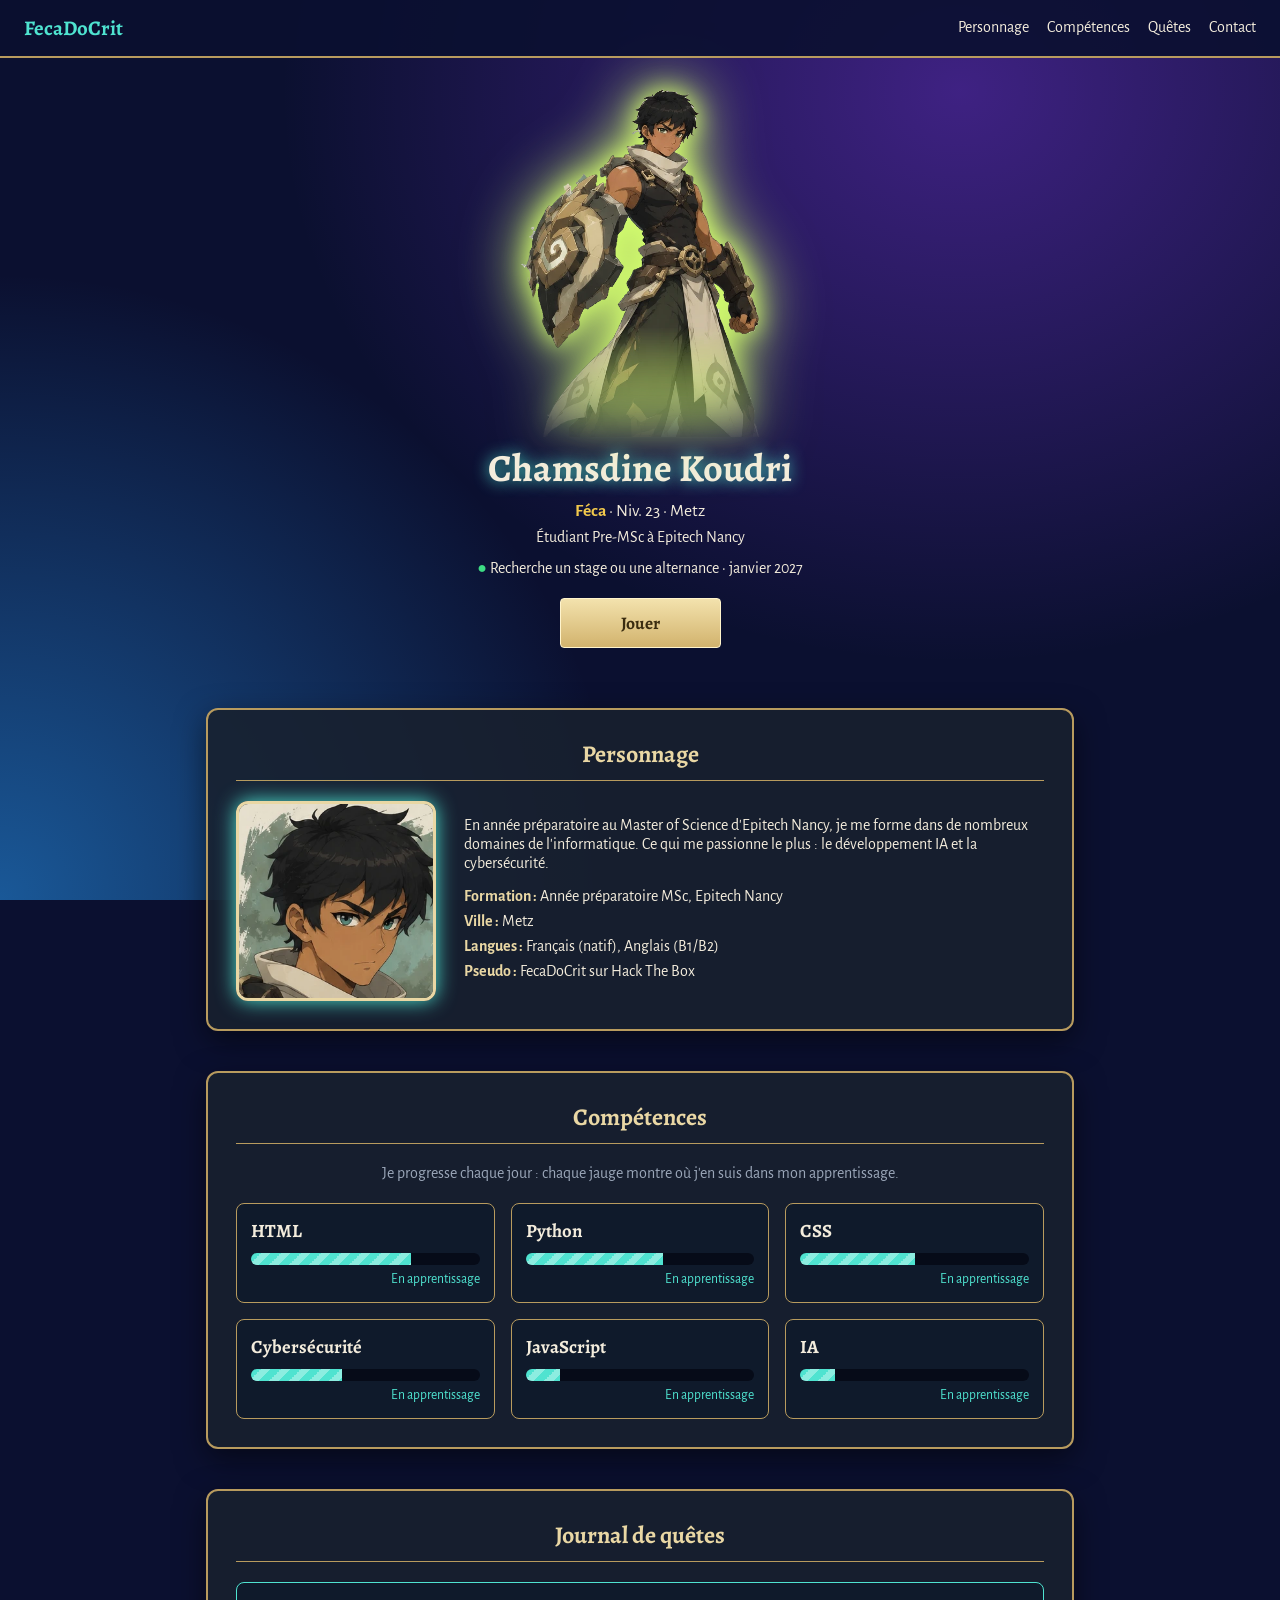
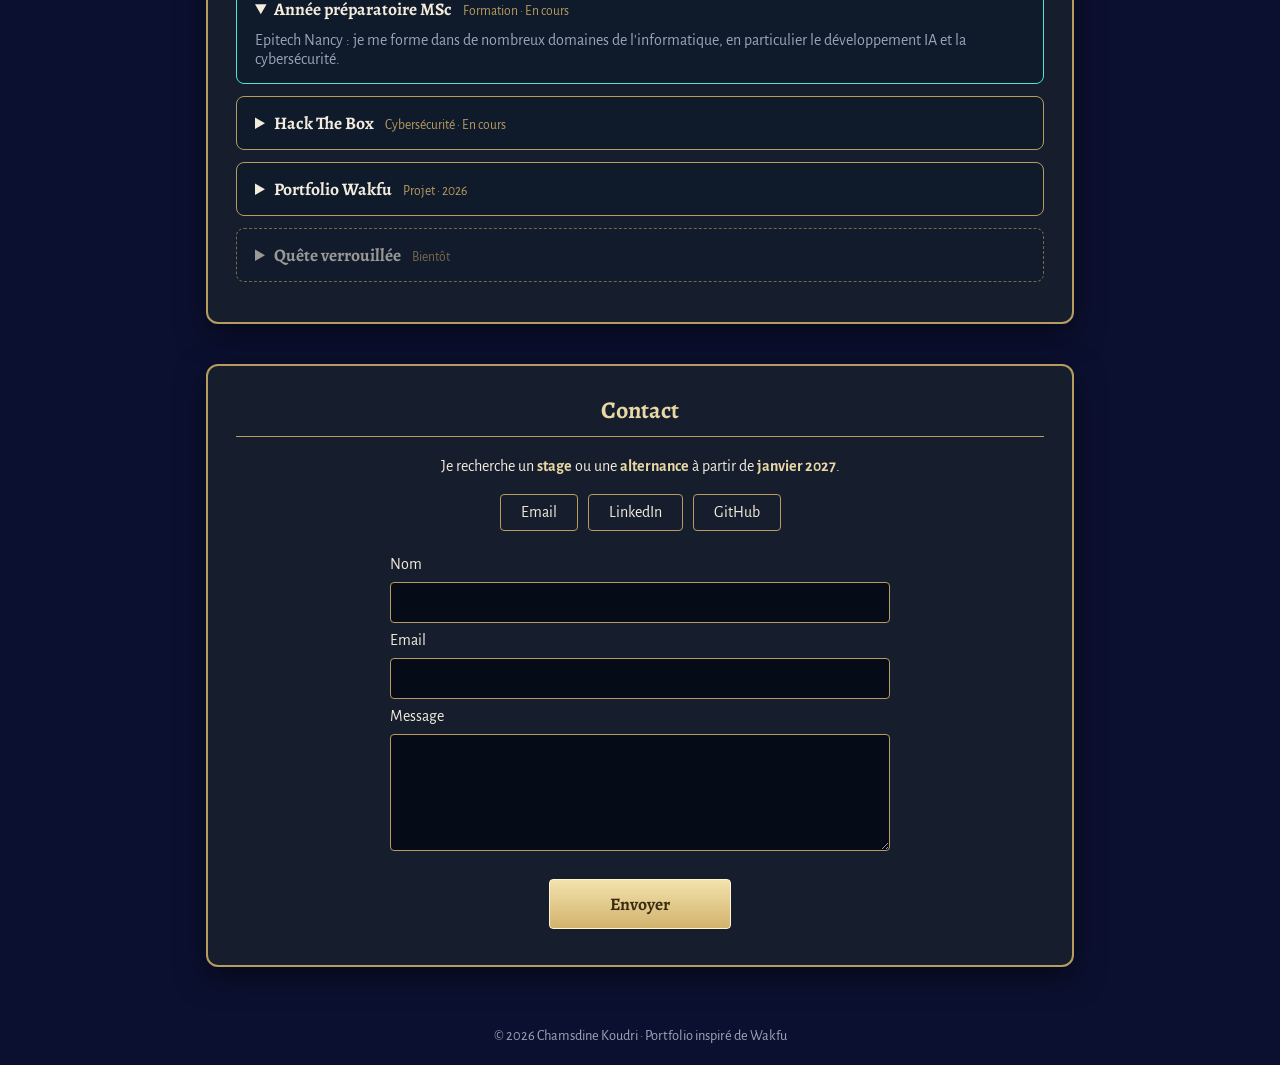
==== index.html @ 8728caac "Mise en ligne du portfolio" ====
<!DOCTYPE html>
<html lang="fr">
<head>
  <meta charset="UTF-8">
  <meta name="viewport" content="width=device-width, initial-scale=1.0">
  <meta name="description" content="Portfolio de Chamsdine Koudri, étudiant Pre-MSc à Epitech Nancy.">
  <title>Chamsdine Koudri - Portfolio</title>
  <link rel="stylesheet" href="css/style.css">
</head>
<body>

  <!-- ===== MENU (reste en haut de l'écran) ===== -->
  <header class="menu">
    <a href="#accueil" class="menu-logo">FecaDoCrit</a>
    <nav>
      <a href="#personnage">Personnage</a>
      <a href="#competences">Compétences</a>
      <a href="#quetes">Quêtes</a>
      <a href="#contact">Contact</a>
    </nav>
  </header>

  <main>

    <!-- ===== ACCUEIL ===== -->
    <section id="accueil" class="accueil">
      <img src="assets/img/esprit.png" alt="Mon personnage Féca" class="accueil-image">
      <h1>Chamsdine Koudri</h1>
      <p class="classe"><span>Féca</span> · Niv. 23 · Metz</p>
      <p>Étudiant Pre-MSc à Epitech Nancy</p>
      <p class="statut">Recherche un stage ou une alternance · janvier 2027</p>
      <a href="#personnage" class="bouton">Jouer</a>
    </section>

    <!-- ===== PERSONNAGE ===== -->
    <section id="personnage" class="panneau">
      <h2>Personnage</h2>
      <div class="personnage">
        <img src="assets/img/portrait.png" alt="Portrait de mon personnage Féca" class="portrait">
        <div>
          <p>
            En année préparatoire au Master of Science d'Epitech Nancy, je me forme dans de nombreux
            domaines de l'informatique. Ce qui me passionne le plus : le développement IA et la cybersécurité.
          </p>
          <ul class="infos">
            <li><strong>Formation :</strong> Année préparatoire MSc, Epitech Nancy</li>
            <li><strong>Ville :</strong> Metz</li>
            <li><strong>Langues :</strong> Français (natif), Anglais (B1/B2)</li>
            <li><strong>Pseudo :</strong> FecaDoCrit sur Hack The Box</li>
          </ul>
        </div>
      </div>
    </section>

    <!-- ===== COMPÉTENCES (la classe niveau-XX règle la jauge) ===== -->
    <section id="competences" class="panneau">
      <h2>Compétences</h2>
      <p class="aide">Je progresse chaque jour : chaque jauge montre où j'en suis dans mon apprentissage.</p>
      <div class="grille">
        <div class="competence">
          <h3>HTML</h3>
          <div class="barre"><div class="jauge niveau-70"></div></div>
          <p class="etat">En apprentissage</p>
        </div>
        <div class="competence">
          <h3>Python</h3>
          <div class="barre"><div class="jauge niveau-60"></div></div>
          <p class="etat">En apprentissage</p>
        </div>
        <div class="competence">
          <h3>CSS</h3>
          <div class="barre"><div class="jauge niveau-50"></div></div>
          <p class="etat">En apprentissage</p>
        </div>
        <div class="competence">
          <h3>Cybersécurité</h3>
          <div class="barre"><div class="jauge niveau-40"></div></div>
          <p class="etat">En apprentissage</p>
        </div>
        <div class="competence">
          <h3>JavaScript</h3>
          <div class="barre"><div class="jauge niveau-15"></div></div>
          <p class="etat">En apprentissage</p>
        </div>
        <div class="competence">
          <h3>IA</h3>
          <div class="barre"><div class="jauge niveau-15"></div></div>
          <p class="etat">En apprentissage</p>
        </div>
      </div>
    </section>

    <!-- ===== QUÊTES (clic pour ouvrir, sans JavaScript) ===== -->
    <section id="quetes" class="panneau">
      <h2>Journal de quêtes</h2>

      <details class="quete" open>
        <summary>Année préparatoire MSc <span class="type">Formation · En cours</span></summary>
        <p>
          Epitech Nancy : je me forme dans de nombreux domaines de l'informatique,
          en particulier le développement IA et la cybersécurité.
        </p>
      </details>

      <details class="quete">
        <summary>Hack The Box <span class="type">Cybersécurité · En cours</span></summary>
        <p>Entraînement à la cybersécurité sur la plateforme Hack The Box, sous le pseudo FecaDoCrit.</p>
      </details>

      <details class="quete">
        <summary>Portfolio Wakfu <span class="type">Projet · 2026</span></summary>
        <p>
          Ce site, en HTML, CSS et JavaScript, inspiré du jeu Wakfu.
          <a href="https://github.com/Chamskdrr" target="_blank" rel="noopener">Voir mon GitHub</a>
        </p>
      </details>

      <details class="quete verrouillee">
        <summary>Quête verrouillée <span class="type">Bientôt</span></summary>
        <p>Mes premiers projets en IA et en cybersécurité arrivent bientôt !</p>
      </details>
    </section>

    <!-- ===== CONTACT ===== -->
    <section id="contact" class="panneau">
      <h2>Contact</h2>
      <p>Je recherche un <strong>stage</strong> ou une <strong>alternance</strong> à partir de <strong>janvier 2027</strong>.</p>

      <div class="liens">
        <a href="mailto:chamsdine.koudri@epitech.eu">Email</a>
        <a href="https://www.linkedin.com/in/chamsdine-koudri/" target="_blank" rel="noopener">LinkedIn</a>
        <a href="https://github.com/Chamskdrr" target="_blank" rel="noopener">GitHub</a>
      </div>

      <form id="formulaire">
        <label for="nom">Nom</label>
        <input type="text" id="nom" name="nom" required>

        <label for="email">Email</label>
        <input type="email" id="email" name="email" required>

        <label for="message">Message</label>
        <textarea id="message" name="message" rows="5" required></textarea>

        <button type="submit" class="bouton">Envoyer</button>
        <p id="confirmation"></p>
      </form>
    </section>

  </main>

  <footer>
    <p>© 2026 Chamsdine Koudri · Portfolio inspiré de Wakfu</p>
  </footer>

  <script src="js/script.js"></script>
</body>
</html>
---- css/style.css ----
/* ===== POLICE ===== */
@import url("https://fonts.googleapis.com/css2?family=Alegreya:wght@500;700&family=Alegreya+Sans:wght@400;700&display=swap");

/* ===== COULEURS ===== */
:root {
  --accent: #4fe3d0;      /* turquoise Wakfu */
  --halo: #d4ff6e;        /* halo vert-jaune */
  --or: #e9d7a4;
  --or-fonce: #b89b5e;
  --panneau: rgba(24, 32, 46, 0.88);
  --texte: #f3ecdc;
  --texte-doux: #9aa6b8;
}

/* ===== BASE ===== */
* {
  box-sizing: border-box;
  margin: 0;
  padding: 0;
}

html {
  scroll-behavior: smooth;   /* défilement doux quand on clique dans le menu */
}

body {
  font-family: "Alegreya Sans", Arial, sans-serif;
  color: var(--texte);
  background:
    radial-gradient(ellipse at 75% 10%, rgba(140, 60, 255, 0.4), transparent 50%),
    radial-gradient(circle at 0% 100%, rgba(40, 160, 255, 0.5), transparent 40%),
    #0b1030;
  background-attachment: fixed;
}

h1, h2, h3, summary, .menu-logo, .bouton {
  font-family: "Alegreya", Georgia, serif;
}

main {
  max-width: 900px;
  margin: 0 auto;
  padding: 0 16px;
}

section {
  scroll-margin-top: 80px;   /* pour que le menu ne cache pas le titre */
}

/* ===== MENU ===== */
.menu {
  position: sticky;
  top: 0;
  z-index: 10;
  display: flex;
  justify-content: space-between;
  align-items: center;
  flex-wrap: wrap;
  gap: 10px;
  padding: 14px 24px;
  background: rgba(11, 16, 48, 0.9);
  border-bottom: 2px solid var(--or-fonce);
}

.menu-logo {
  font-size: 1.3rem;
  font-weight: 700;
  color: var(--accent);
  text-decoration: none;
}

.menu nav {
  display: flex;
  flex-wrap: wrap;
  gap: 18px;
}

.menu nav a {
  color: var(--texte);
  text-decoration: none;
  border-bottom: 2px solid transparent;
  transition: color 0.3s, border-color 0.3s;
}

.menu nav a:hover {
  color: var(--or);
  border-color: var(--or);
}

/* ===== ACCUEIL ===== */
.accueil {
  text-align: center;
  padding: 30px 0 60px;
}

.accueil-image {
  width: min(100%, 240px);
  filter: drop-shadow(0 0 12px var(--halo)) drop-shadow(0 0 30px var(--halo));
  animation: flotter 4s ease-in-out infinite;
}

/* Le personnage monte et descend doucement */
@keyframes flotter {
  50% { transform: translateY(-10px); }
}

h1 {
  font-size: 2.4rem;
  text-shadow: 0 0 15px var(--accent);
}

.classe {
  font-size: 1.1rem;
  margin: 6px 0;
}

.classe span {
  color: #f2c94c;
  font-weight: 700;
}

.statut {
  margin-top: 12px;
}

.statut::before {
  content: "● ";
  color: #3ddc84;
}

/* Bouton doré */
.bouton {
  display: inline-block;
  margin-top: 20px;
  padding: 12px 60px;
  font-size: 1.1rem;
  font-weight: 700;
  color: #3a2c10;
  text-decoration: none;
  background: linear-gradient(#f3e2ad, #d2b36d);
  border: 1px solid #fff4cc;
  border-radius: 4px;
  cursor: pointer;
  transition: transform 0.2s, box-shadow 0.2s;
}

.bouton:hover {
  transform: translateY(-3px);
  box-shadow: 0 0 20px rgba(243, 226, 173, 0.6);
}

/* ===== PANNEAUX (une section = un panneau) ===== */
.panneau {
  background: var(--panneau);
  border: 2px solid var(--or-fonce);
  border-radius: 12px;
  padding: 28px;
  margin-bottom: 40px;
  box-shadow: 0 10px 30px rgba(0, 0, 0, 0.5);
}

h2 {
  text-align: center;
  color: var(--or);
  margin-bottom: 20px;
  padding-bottom: 10px;
  border-bottom: 1px solid var(--or-fonce);
}

.aide {
  text-align: center;
  color: var(--texte-doux);
  margin-bottom: 20px;
}

/* ===== PERSONNAGE ===== */
.personnage {
  display: flex;
  align-items: center;
  gap: 28px;
}

.portrait {
  width: 200px;
  border: 3px solid var(--or);
  border-radius: 12px;
  box-shadow: 0 0 20px var(--accent);
  transition: transform 0.3s;
}

.portrait:hover {
  transform: scale(1.05) rotate(-2deg);
}

.infos {
  list-style: none;
  margin-top: 14px;
}

.infos li {
  margin-bottom: 6px;
}

.infos strong {
  color: var(--or);
}

/* ===== COMPÉTENCES ===== */
.grille {
  display: grid;
  grid-template-columns: repeat(auto-fit, minmax(220px, 1fr));
  gap: 16px;
}

.competence {
  background: #0f1a2b;
  border: 1px solid var(--or-fonce);
  border-radius: 8px;
  padding: 14px;
  transition: transform 0.3s, box-shadow 0.3s;
}

.competence:hover {
  transform: translateY(-5px);
  box-shadow: 0 0 15px var(--accent);
}

.barre {
  height: 12px;
  margin: 10px 0 6px;
  background: #060b18;
  border-radius: 6px;
  overflow: hidden;
}

/* La jauge : se remplit au chargement, et ses rayures défilent */
.jauge {
  height: 100%;
  background-color: var(--accent);
  background-image: linear-gradient(-45deg,
    rgba(255, 255, 255, 0.35) 25%, transparent 25%,
    transparent 50%, rgba(255, 255, 255, 0.35) 50%,
    rgba(255, 255, 255, 0.35) 75%, transparent 75%);
  background-size: 20px 20px;
  animation: remplir 1.5s ease-out, progresser 1s linear infinite;
}

/* Largeur de chaque jauge */
.niveau-15 { width: 15%; }
.niveau-40 { width: 40%; }
.niveau-50 { width: 50%; }
.niveau-60 { width: 60%; }
.niveau-70 { width: 70%; }

@keyframes remplir {
  from { width: 0; }
}

@keyframes progresser {
  to { background-position: 20px 0; }
}

.etat {
  font-size: 0.85rem;
  text-align: right;
  color: var(--accent);
}

/* ===== QUÊTES ===== */
.quete {
  background: #0f1a2b;
  border: 1px solid var(--or-fonce);
  border-radius: 8px;
  padding: 14px 18px;
  margin-bottom: 12px;
  transition: border-color 0.3s;
}

.quete:hover,
.quete[open] {
  border-color: var(--accent);
}

.quete summary {
  cursor: pointer;
  font-size: 1.1rem;
  font-weight: 700;
}

.quete .type {
  margin-left: 8px;
  font-family: "Alegreya Sans", Arial, sans-serif;
  font-size: 0.85rem;
  font-weight: 400;
  color: var(--or-fonce);
}

.quete p {
  margin-top: 10px;
  color: var(--texte-doux);
}

.quete a {
  color: var(--accent);
}

.verrouillee {
  border-style: dashed;
  opacity: 0.6;
}

/* ===== CONTACT ===== */
#contact > p {
  text-align: center;
}

#contact strong {
  color: var(--or);
}

.liens {
  display: flex;
  justify-content: center;
  flex-wrap: wrap;
  gap: 10px;
  margin: 18px 0 24px;
}

.liens a {
  padding: 8px 20px;
  color: var(--texte);
  text-decoration: none;
  border: 1px solid var(--or-fonce);
  border-radius: 4px;
  transition: border-color 0.3s, box-shadow 0.3s;
}

.liens a:hover {
  border-color: var(--accent);
  box-shadow: 0 0 12px var(--accent);
}

form {
  display: flex;
  flex-direction: column;
  gap: 8px;
  max-width: 500px;
  margin: 0 auto;
}

input,
textarea {
  font-family: inherit;
  font-size: 1rem;
  padding: 10px;
  color: var(--texte);
  background: #060b18;
  border: 1px solid var(--or-fonce);
  border-radius: 4px;
}

input:focus,
textarea:focus {
  outline: none;
  border-color: var(--accent);
  box-shadow: 0 0 10px var(--accent);
}

form .bouton {
  align-self: center;
}

#confirmation {
  text-align: center;
  color: var(--accent);
}

/* ===== PIED DE PAGE ===== */
footer {
  text-align: center;
  padding: 20px;
  color: var(--texte-doux);
  font-size: 0.9rem;
}

/* ===== RESPONSIVE (téléphone) ===== */
@media (max-width: 700px) {
  .menu {
    justify-content: center;
  }

  h1 {
    font-size: 1.8rem;
  }

  .personnage {
    flex-direction: column;
    text-align: center;
  }

  .panneau {
    padding: 20px;
  }
}
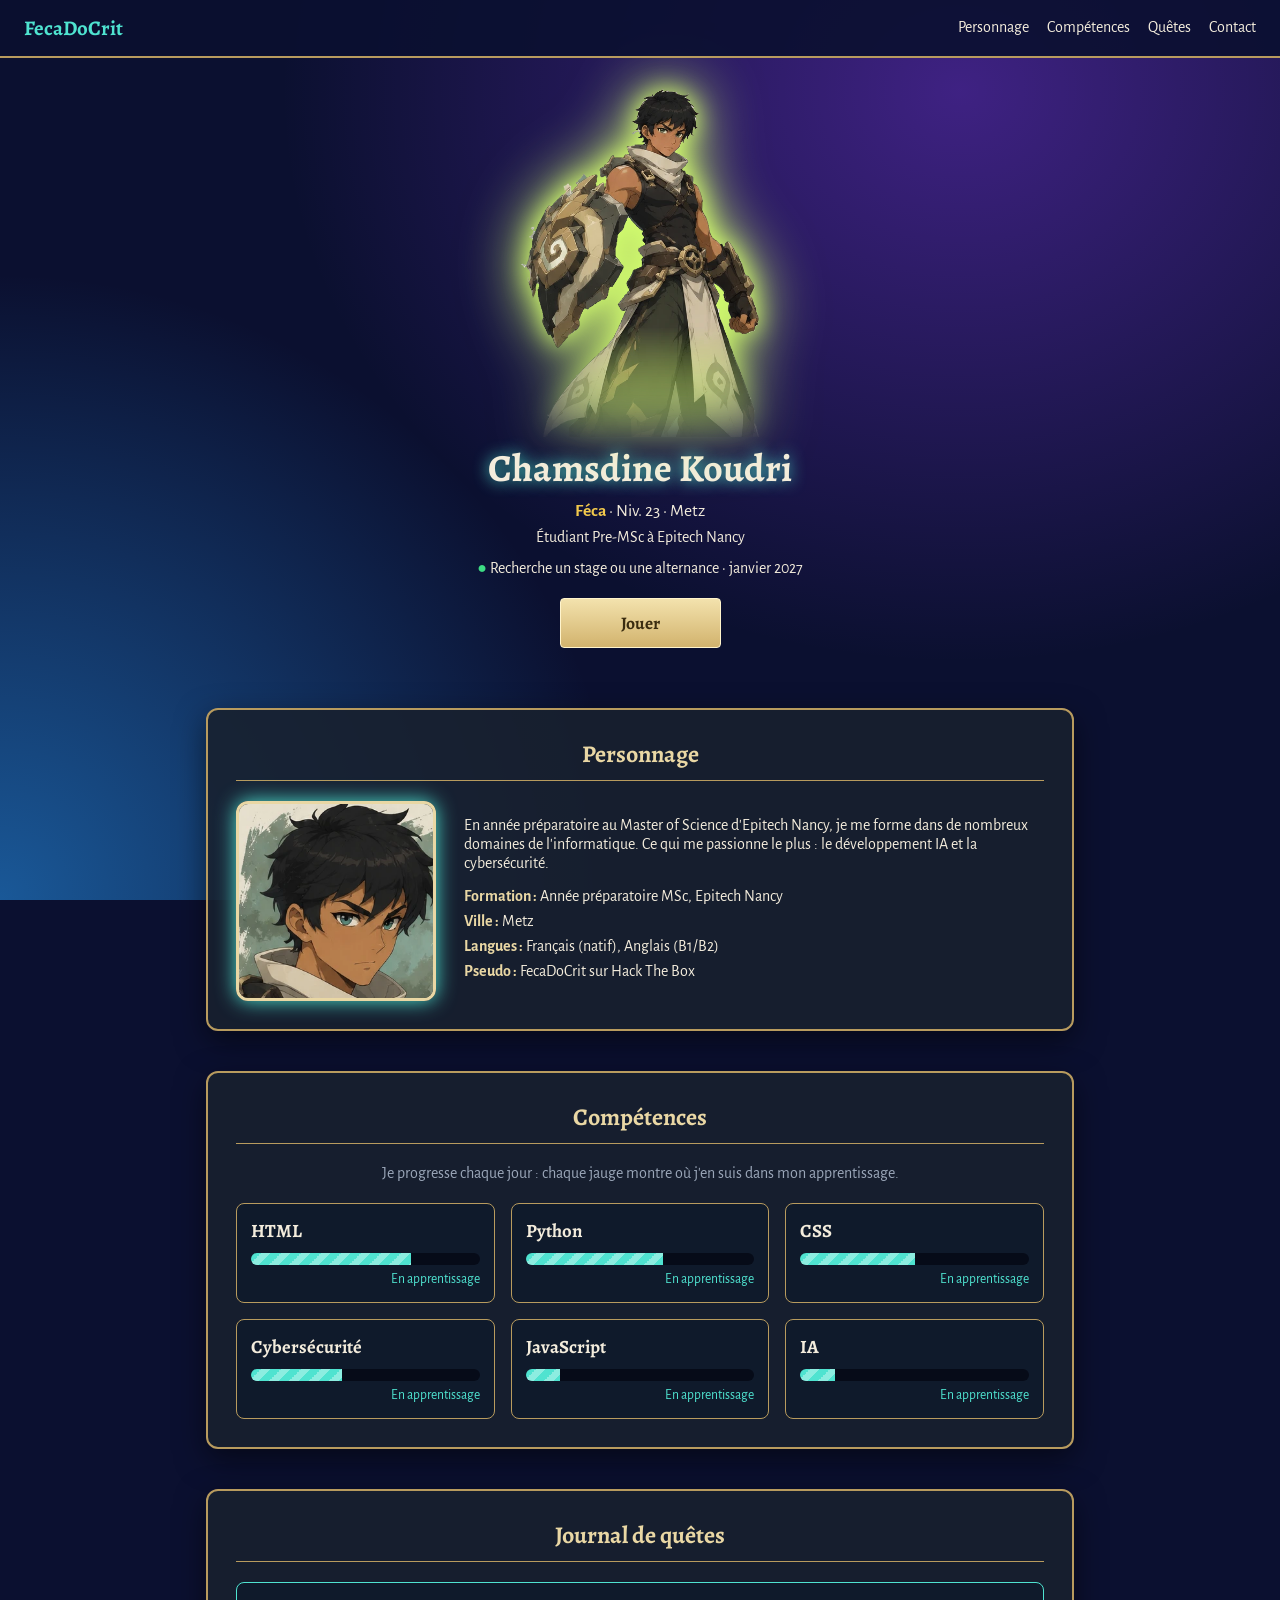
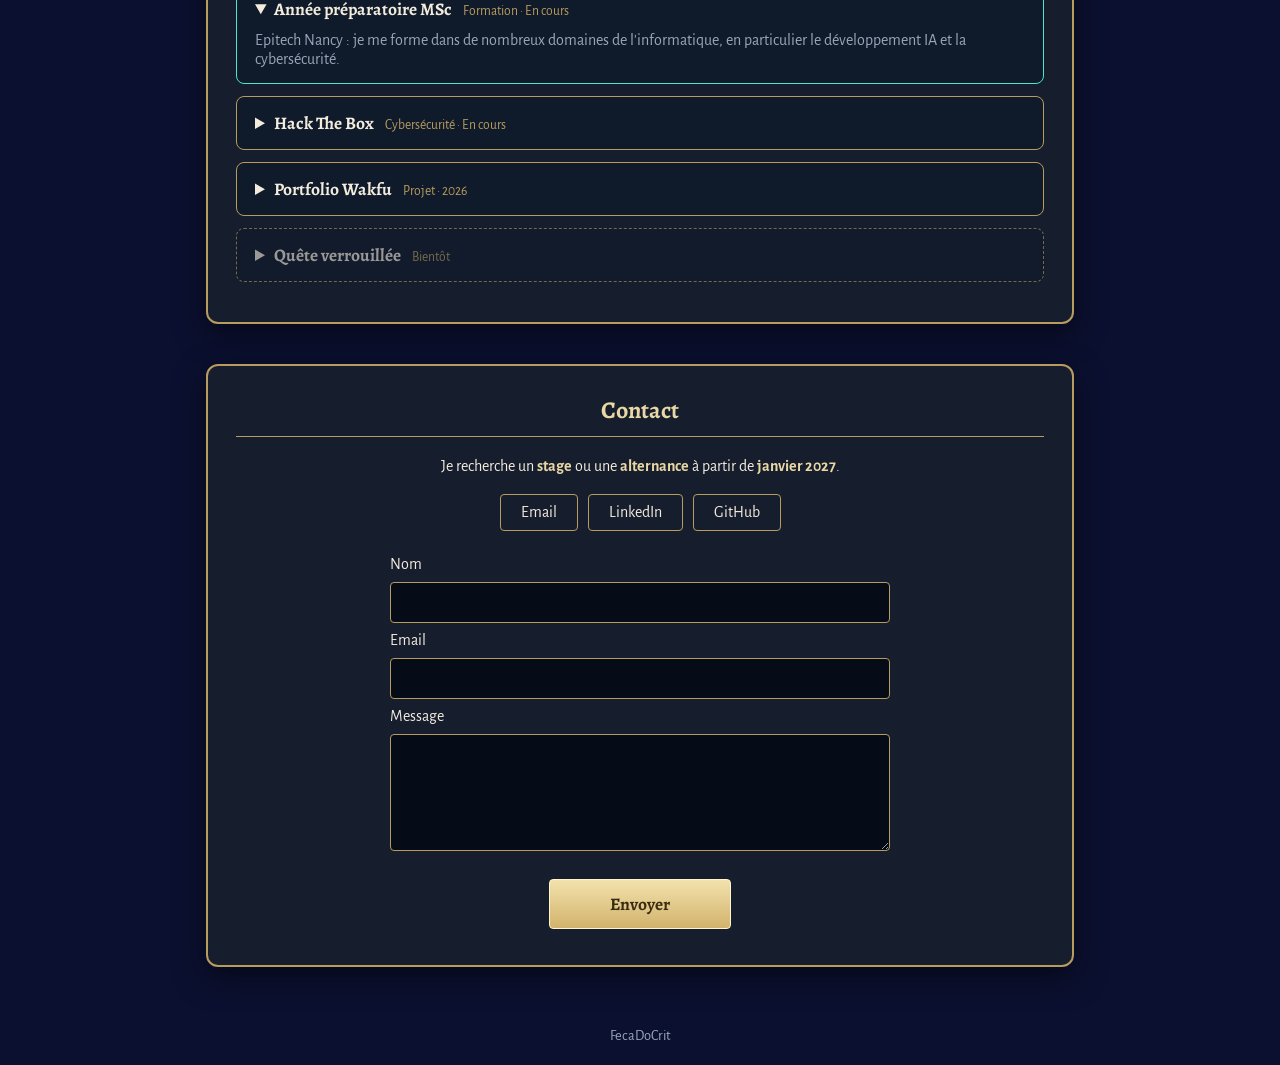
==== commit ba52f1b7: "Pied de page : affiche le pseudo FecaDoCrit Co-Authored-By: Claude Opus 5.5 <noreply@anthropic.com>" ====
--- a/index.html
+++ b/index.html
@@ -150,7 +150,7 @@
   </main>
 
   <footer>
-    <p>© 2026 Chamsdine Koudri · Portfolio inspiré de Wakfu</p>
+    <p>FecaDoCrit</p>
   </footer>
 
   <script src="js/script.js"></script>
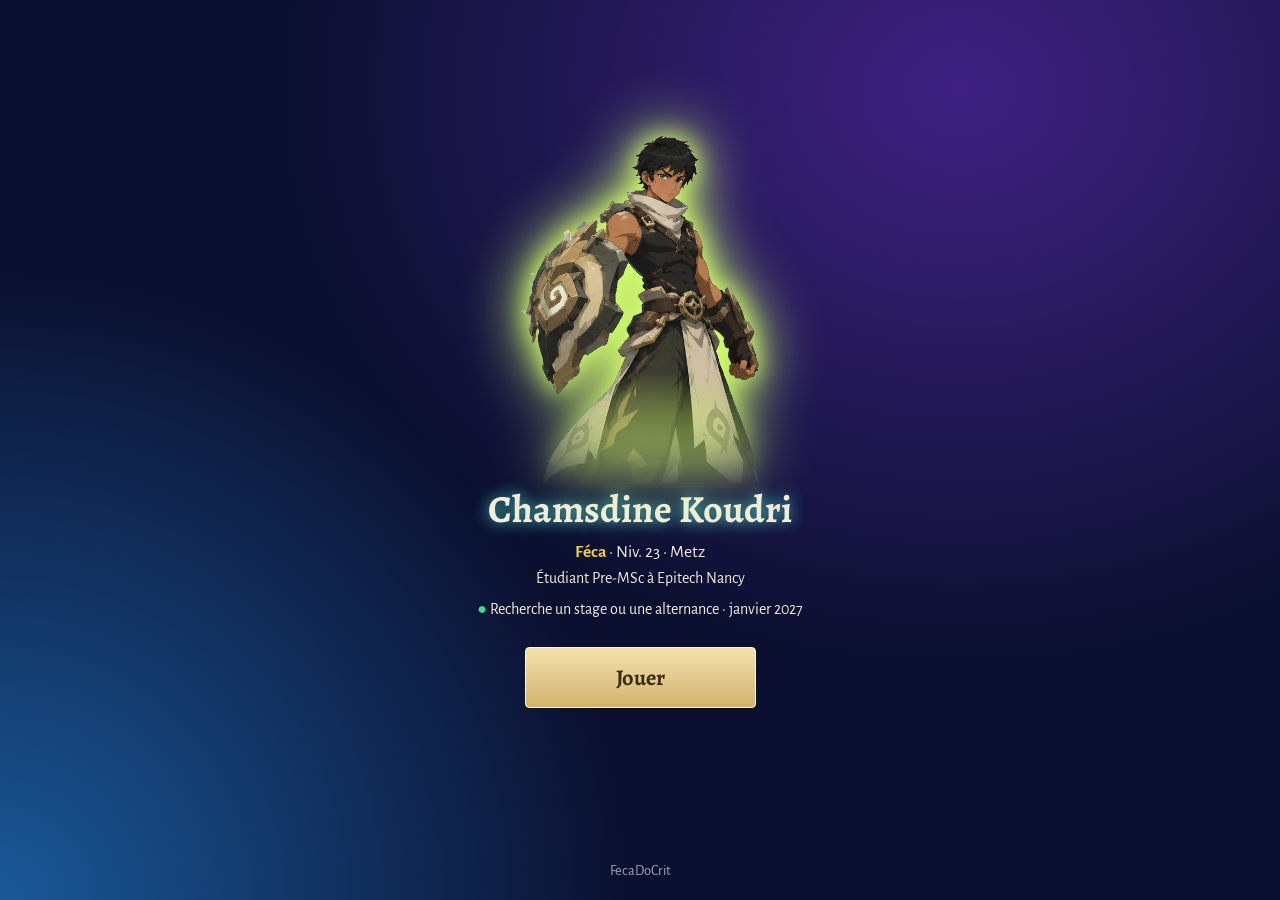
==== commit dfda70eb: "feat: passage du site en version multi-pages Écran titre avec bouton Jouer, écran de sélection des r" ====
--- a/index.html
+++ b/index.html
@@ -9,150 +9,19 @@
 </head>
 <body>
 
-  <!-- ===== MENU (reste en haut de l'écran) ===== -->
-  <header class="menu">
-    <a href="#accueil" class="menu-logo">FecaDoCrit</a>
-    <nav>
-      <a href="#personnage">Personnage</a>
-      <a href="#competences">Compétences</a>
-      <a href="#quetes">Quêtes</a>
-      <a href="#contact">Contact</a>
-    </nav>
-  </header>
-
-  <main>
-
-    <!-- ===== ACCUEIL ===== -->
-    <section id="accueil" class="accueil">
-      <img src="assets/img/esprit.png" alt="Mon personnage Féca" class="accueil-image">
-      <h1>Chamsdine Koudri</h1>
-      <p class="classe"><span>Féca</span> · Niv. 23 · Metz</p>
-      <p>Étudiant Pre-MSc à Epitech Nancy</p>
-      <p class="statut">Recherche un stage ou une alternance · janvier 2027</p>
-      <a href="#personnage" class="bouton">Jouer</a>
-    </section>
-
-    <!-- ===== PERSONNAGE ===== -->
-    <section id="personnage" class="panneau">
-      <h2>Personnage</h2>
-      <div class="personnage">
-        <img src="assets/img/portrait.png" alt="Portrait de mon personnage Féca" class="portrait">
-        <div>
-          <p>
-            En année préparatoire au Master of Science d'Epitech Nancy, je me forme dans de nombreux
-            domaines de l'informatique. Ce qui me passionne le plus : le développement IA et la cybersécurité.
-          </p>
-          <ul class="infos">
-            <li><strong>Formation :</strong> Année préparatoire MSc, Epitech Nancy</li>
-            <li><strong>Ville :</strong> Metz</li>
-            <li><strong>Langues :</strong> Français (natif), Anglais (B1/B2)</li>
-            <li><strong>Pseudo :</strong> FecaDoCrit sur Hack The Box</li>
-          </ul>
-        </div>
-      </div>
-    </section>
-
-    <!-- ===== COMPÉTENCES (la classe niveau-XX règle la jauge) ===== -->
-    <section id="competences" class="panneau">
-      <h2>Compétences</h2>
-      <p class="aide">Je progresse chaque jour : chaque jauge montre où j'en suis dans mon apprentissage.</p>
-      <div class="grille">
-        <div class="competence">
-          <h3>HTML</h3>
-          <div class="barre"><div class="jauge niveau-70"></div></div>
-          <p class="etat">En apprentissage</p>
-        </div>
-        <div class="competence">
-          <h3>Python</h3>
-          <div class="barre"><div class="jauge niveau-60"></div></div>
-          <p class="etat">En apprentissage</p>
-        </div>
-        <div class="competence">
-          <h3>CSS</h3>
-          <div class="barre"><div class="jauge niveau-50"></div></div>
-          <p class="etat">En apprentissage</p>
-        </div>
-        <div class="competence">
-          <h3>Cybersécurité</h3>
-          <div class="barre"><div class="jauge niveau-40"></div></div>
-          <p class="etat">En apprentissage</p>
-        </div>
-        <div class="competence">
-          <h3>JavaScript</h3>
-          <div class="barre"><div class="jauge niveau-15"></div></div>
-          <p class="etat">En apprentissage</p>
-        </div>
-        <div class="competence">
-          <h3>IA</h3>
-          <div class="barre"><div class="jauge niveau-15"></div></div>
-          <p class="etat">En apprentissage</p>
-        </div>
-      </div>
-    </section>
-
-    <!-- ===== QUÊTES (clic pour ouvrir, sans JavaScript) ===== -->
-    <section id="quetes" class="panneau">
-      <h2>Journal de quêtes</h2>
-
-      <details class="quete" open>
-        <summary>Année préparatoire MSc <span class="type">Formation · En cours</span></summary>
-        <p>
-          Epitech Nancy : je me forme dans de nombreux domaines de l'informatique,
-          en particulier le développement IA et la cybersécurité.
-        </p>
-      </details>
-
-      <details class="quete">
-        <summary>Hack The Box <span class="type">Cybersécurité · En cours</span></summary>
-        <p>Entraînement à la cybersécurité sur la plateforme Hack The Box, sous le pseudo FecaDoCrit.</p>
-      </details>
-
-      <details class="quete">
-        <summary>Portfolio Wakfu <span class="type">Projet · 2026</span></summary>
-        <p>
-          Ce site, en HTML, CSS et JavaScript, inspiré du jeu Wakfu.
-          <a href="https://github.com/Chamskdrr" target="_blank" rel="noopener">Voir mon GitHub</a>
-        </p>
-      </details>
-
-      <details class="quete verrouillee">
-        <summary>Quête verrouillée <span class="type">Bientôt</span></summary>
-        <p>Mes premiers projets en IA et en cybersécurité arrivent bientôt !</p>
-      </details>
-    </section>
-
-    <!-- ===== CONTACT ===== -->
-    <section id="contact" class="panneau">
-      <h2>Contact</h2>
-      <p>Je recherche un <strong>stage</strong> ou une <strong>alternance</strong> à partir de <strong>janvier 2027</strong>.</p>
-
-      <div class="liens">
-        <a href="mailto:chamsdine.koudri@epitech.eu">Email</a>
-        <a href="https://www.linkedin.com/in/chamsdine-koudri/" target="_blank" rel="noopener">LinkedIn</a>
-        <a href="https://github.com/Chamskdrr" target="_blank" rel="noopener">GitHub</a>
-      </div>
-
-      <form id="formulaire">
-        <label for="nom">Nom</label>
-        <input type="text" id="nom" name="nom" required>
-
-        <label for="email">Email</label>
-        <input type="email" id="email" name="email" required>
-
-        <label for="message">Message</label>
-        <textarea id="message" name="message" rows="5" required></textarea>
-
-        <button type="submit" class="bouton">Envoyer</button>
-        <p id="confirmation"></p>
-      </form>
-    </section>
-
+  <!-- ===== ÉCRAN TITRE : le bouton "Jouer" mène à l'écran de sélection ===== -->
+  <main class="accueil">
+    <img src="assets/img/esprit.png" alt="Mon personnage Féca" class="accueil-image">
+    <h1>Chamsdine Koudri</h1>
+    <p class="classe"><span>Féca</span> · Niv. 23 · Metz</p>
+    <p>Étudiant Pre-MSc à Epitech Nancy</p>
+    <p class="statut">Recherche un stage ou une alternance · janvier 2027</p>
+    <a href="menu.html" class="bouton bouton-jouer">Jouer</a>
   </main>
 
   <footer>
     <p>FecaDoCrit</p>
   </footer>
 
-  <script src="js/script.js"></script>
 </body>
 </html>
--- a/css/style.css
+++ b/css/style.css
@@ -3,24 +3,21 @@
 
 /* ===== COULEURS ===== */
 :root {
-  --accent: #4fe3d0;      /* turquoise Wakfu */
+  --accent: #4fe3d0;      /* turquoise */
   --halo: #d4ff6e;        /* halo vert-jaune */
   --or: #e9d7a4;
   --or-fonce: #b89b5e;
   --panneau: rgba(24, 32, 46, 0.88);
+  --carte: #0f1a2b;       /* fond des cartes */
   --texte: #f3ecdc;
   --texte-doux: #9aa6b8;
 }
 
-/* ===== BASE ===== */
+/* ===== BASE (commune à toutes les pages) ===== */
 * {
   box-sizing: border-box;
   margin: 0;
   padding: 0;
-}
-
-html {
-  scroll-behavior: smooth;   /* défilement doux quand on clique dans le menu */
 }
 
 body {
@@ -31,66 +28,123 @@
     radial-gradient(circle at 0% 100%, rgba(40, 160, 255, 0.5), transparent 40%),
     #0b1030;
   background-attachment: fixed;
-}
-
-h1, h2, h3, summary, .menu-logo, .bouton {
+  min-height: 100vh;
+  display: flex;
+  flex-direction: column;   /* barre du haut, contenu, pied de page empilés */
+}
+
+h1, h2, summary, .bouton, .destination-nom, .vitrine-nom {
   font-family: "Alegreya", Georgia, serif;
 }
 
 main {
+  flex: 1;                  /* prend la place restante : le pied de page reste en bas */
+  width: 100%;
   max-width: 900px;
   margin: 0 auto;
   padding: 0 16px;
-}
-
-section {
-  scroll-margin-top: 80px;   /* pour que le menu ne cache pas le titre */
-}
-
-/* ===== MENU ===== */
-.menu {
-  position: sticky;
-  top: 0;
-  z-index: 10;
-  display: flex;
-  justify-content: space-between;
-  align-items: center;
-  flex-wrap: wrap;
-  gap: 10px;
-  padding: 14px 24px;
-  background: rgba(11, 16, 48, 0.9);
-  border-bottom: 2px solid var(--or-fonce);
-}
-
-.menu-logo {
-  font-size: 1.3rem;
-  font-weight: 700;
-  color: var(--accent);
-  text-decoration: none;
-}
-
-.menu nav {
-  display: flex;
-  flex-wrap: wrap;
-  gap: 18px;
-}
-
-.menu nav a {
+  animation: apparaitre 0.5s ease-out;
+}
+
+/* Chaque page apparaît en douceur quand on arrive dessus */
+@keyframes apparaitre {
+  from { opacity: 0; transform: translateY(15px); }
+}
+
+/* ===== STYLES RÉUTILISÉS (écrits une seule fois) ===== */
+
+/* Le cadre du contenu de chaque page */
+.panneau {
+  background: var(--panneau);
+  border: 2px solid var(--or-fonce);
+  border-radius: 12px;
+  padding: 28px;
+  margin-bottom: 24px;
+  box-shadow: 0 10px 30px rgba(0, 0, 0, 0.5);
+}
+
+/* Les cartes sombres : lignes du menu, compétences, quêtes */
+.destination,
+.competence,
+.quete {
+  padding: 14px;
+  background: var(--carte);
+  border: 1px solid var(--or-fonce);
+  border-radius: 8px;
+  transition: transform 0.3s, background 0.3s, border-color 0.3s, box-shadow 0.3s;
+}
+
+/* Les liens encadrés : retour, contact, page suivante */
+.retour,
+.liens a,
+.navigation-bas a {
+  padding: 8px 18px;
   color: var(--texte);
   text-decoration: none;
-  border-bottom: 2px solid transparent;
-  transition: color 0.3s, border-color 0.3s;
-}
-
-.menu nav a:hover {
-  color: var(--or);
-  border-color: var(--or);
-}
-
-/* ===== ACCUEIL ===== */
+  background: var(--panneau);
+  border: 1px solid var(--or-fonce);
+  border-radius: 6px;
+  transition: border-color 0.3s, box-shadow 0.3s;
+}
+
+/* La lueur turquoise : au survol, ou quand on écrit dans un champ */
+.retour:hover,
+.liens a:hover,
+.navigation-bas a:hover,
+.competence:hover,
+input:focus,
+textarea:focus {
+  border-color: var(--accent);
+  box-shadow: 0 0 12px var(--accent);
+}
+
+.vitrine,
+.aide,
+.contact > p {
+  text-align: center;
+}
+
+/* ===== BARRE DU HAUT (retour + titre de la page) ===== */
+.barre-haut {
+  display: grid;
+  grid-template-columns: 1fr auto 1fr;   /* le titre reste centré */
+  align-items: center;
+  padding: 20px 24px;
+}
+
+.retour {
+  justify-self: start;
+}
+
+.titre-ecran {
+  display: flex;
+  align-items: center;
+  gap: 14px;
+  font-size: 1.5rem;
+  text-align: center;
+}
+
+/* Les lignes dorées de chaque côté du titre */
+.titre-ecran::before,
+.titre-ecran::after {
+  content: "";
+  width: 70px;
+  height: 2px;
+  background: linear-gradient(90deg, transparent, var(--or-fonce));
+}
+
+.titre-ecran::after {
+  transform: scaleX(-1);
+}
+
+/* ===== ÉCRAN TITRE (index.html) ===== */
 .accueil {
+  display: flex;
+  flex-direction: column;
+  align-items: center;
+  justify-content: center;   /* centré verticalement dans l'écran */
   text-align: center;
-  padding: 30px 0 60px;
+  padding-block: 30px;       /* 30 px en haut et en bas */
 }
 
 .accueil-image {
@@ -104,7 +158,7 @@
   50% { transform: translateY(-10px); }
 }
 
-h1 {
+.accueil h1 {
   font-size: 2.4rem;
   text-shadow: 0 0 15px var(--accent);
 }
@@ -149,28 +203,80 @@
   box-shadow: 0 0 20px rgba(243, 226, 173, 0.6);
 }
 
-/* ===== PANNEAUX (une section = un panneau) ===== */
-.panneau {
-  background: var(--panneau);
-  border: 2px solid var(--or-fonce);
-  border-radius: 12px;
-  padding: 28px;
-  margin-bottom: 40px;
-  box-shadow: 0 10px 30px rgba(0, 0, 0, 0.5);
-}
-
-h2 {
+/* Le bouton "Jouer" est plus gros et sa lueur bat doucement pour attirer le clic */
+.bouton-jouer {
+  margin-top: 28px;
+  padding: 14px 90px;
+  font-size: 1.4rem;
+  animation: pulser 2s ease-in-out infinite;
+}
+
+@keyframes pulser {
+  50% { box-shadow: 0 0 28px rgba(243, 226, 173, 0.8); }
+}
+
+/* ===== ÉCRAN DE SÉLECTION (menu.html) ===== */
+.selection {
+  display: grid;
+  grid-template-columns: minmax(0, 420px) 1fr;   /* la liste à gauche, le personnage à droite */
+  align-items: center;
+  gap: 40px;
+  padding-bottom: 30px;
+}
+
+/* La liste est un panneau plus compact */
+.liste-destinations {
+  display: flex;
+  flex-direction: column;
+  gap: 8px;
+  padding: 16px;
+  margin-bottom: 0;
+}
+
+.liste-entete {
   text-align: center;
-  color: var(--or);
-  margin-bottom: 20px;
+  font-weight: 700;
   padding-bottom: 10px;
   border-bottom: 1px solid var(--or-fonce);
 }
 
-.aide {
-  text-align: center;
-  color: var(--texte-doux);
-  margin-bottom: 20px;
+/* Une ligne de la liste = un lien vers une page */
+.destination {
+  display: flex;
+  align-items: center;
+  gap: 14px;
+  color: var(--texte);
+  text-decoration: none;
+}
+
+/* Au survol (ou au clavier), la ligne devient dorée et avance */
+.destination:hover,
+.destination:focus-visible {
+  color: #2b2210;
+  background: linear-gradient(#e6d197, #c5a866);
+  transform: translateX(6px);
+}
+
+.destination-icone {
+  font-size: 1.6rem;
+}
+
+.destination-nom {
+  display: block;
+  font-size: 1.15rem;
+  font-weight: 700;
+}
+
+.destination-infos {
+  display: block;
+  font-size: 0.85rem;
+  opacity: 0.7;              /* plus discret, quelle que soit la couleur du texte */
+}
+
+.vitrine-nom {
+  margin-top: 6px;
+  font-size: 1.4rem;
+  font-weight: 700;
 }
 
 /* ===== PERSONNAGE ===== */
@@ -195,34 +301,32 @@
 .infos {
   list-style: none;
   margin-top: 14px;
-}
-
-.infos li {
-  margin-bottom: 6px;
-}
-
-.infos strong {
+  line-height: 1.8;
+}
+
+.infos strong,
+.contact strong {
   color: var(--or);
 }
 
 /* ===== COMPÉTENCES ===== */
+.aide {
+  color: var(--texte-doux);
+  margin-bottom: 20px;
+}
+
 .grille {
   display: grid;
   grid-template-columns: repeat(auto-fit, minmax(220px, 1fr));
   gap: 16px;
 }
 
-.competence {
-  background: #0f1a2b;
-  border: 1px solid var(--or-fonce);
-  border-radius: 8px;
-  padding: 14px;
-  transition: transform 0.3s, box-shadow 0.3s;
-}
-
 .competence:hover {
   transform: translateY(-5px);
-  box-shadow: 0 0 15px var(--accent);
+}
+
+.competence h2 {
+  font-size: 1.15rem;
 }
 
 .barre {
@@ -233,7 +337,7 @@
   overflow: hidden;
 }
 
-/* La jauge : se remplit au chargement, et ses rayures défilent */
+/* La jauge : se remplit à l'arrivée sur la page, et ses rayures défilent */
 .jauge {
   height: 100%;
   background-color: var(--accent);
@@ -267,13 +371,8 @@
 }
 
 /* ===== QUÊTES ===== */
-.quete {
-  background: #0f1a2b;
-  border: 1px solid var(--or-fonce);
-  border-radius: 8px;
-  padding: 14px 18px;
-  margin-bottom: 12px;
-  transition: border-color 0.3s;
+.quete + .quete {
+  margin-top: 12px;          /* espace seulement ENTRE deux quêtes */
 }
 
 .quete:hover,
@@ -310,34 +409,12 @@
 }
 
 /* ===== CONTACT ===== */
-#contact > p {
-  text-align: center;
-}
-
-#contact strong {
-  color: var(--or);
-}
-
 .liens {
   display: flex;
   justify-content: center;
   flex-wrap: wrap;
   gap: 10px;
   margin: 18px 0 24px;
-}
-
-.liens a {
-  padding: 8px 20px;
-  color: var(--texte);
-  text-decoration: none;
-  border: 1px solid var(--or-fonce);
-  border-radius: 4px;
-  transition: border-color 0.3s, box-shadow 0.3s;
-}
-
-.liens a:hover {
-  border-color: var(--accent);
-  box-shadow: 0 0 12px var(--accent);
 }
 
 form {
@@ -357,13 +434,7 @@
   background: #060b18;
   border: 1px solid var(--or-fonce);
   border-radius: 4px;
-}
-
-input:focus,
-textarea:focus {
-  outline: none;
-  border-color: var(--accent);
-  box-shadow: 0 0 10px var(--accent);
+  outline: none;             /* remplacé par la lueur turquoise au focus */
 }
 
 form .bouton {
@@ -375,7 +446,14 @@
   color: var(--accent);
 }
 
-/* ===== PIED DE PAGE ===== */
+/* ===== NAVIGATION DU BAS ET PIED DE PAGE ===== */
+.navigation-bas {
+  display: flex;
+  justify-content: space-between;
+  gap: 10px;
+  margin-bottom: 30px;
+}
+
 footer {
   text-align: center;
   padding: 20px;
@@ -385,12 +463,37 @@
 
 /* ===== RESPONSIVE (téléphone) ===== */
 @media (max-width: 700px) {
-  .menu {
-    justify-content: center;
-  }
-
-  h1 {
+  .barre-haut {
+    padding: 14px 16px;
+  }
+
+  .titre-ecran {
+    font-size: 1.15rem;
+  }
+
+  /* Plus de place : on enlève les lignes dorées et le mot à côté de la flèche */
+  .titre-ecran::before,
+  .titre-ecran::after,
+  .retour span {
+    display: none;
+  }
+
+  .accueil h1 {
     font-size: 1.8rem;
+  }
+
+  .bouton-jouer {
+    padding: 14px 60px;
+  }
+
+  /* La liste passe au-dessus du personnage */
+  .selection {
+    grid-template-columns: 1fr;
+    gap: 24px;
+  }
+
+  .vitrine .accueil-image {
+    width: 170px;
   }
 
   .personnage {
@@ -402,3 +505,11 @@
     padding: 20px;
   }
 }
+
+/* ===== ACCESSIBILITÉ : pas d'animations si le visiteur les a désactivées ===== */
+@media (prefers-reduced-motion: reduce) {
+  * {
+    animation: none !important;
+    transition: none !important;
+  }
+}
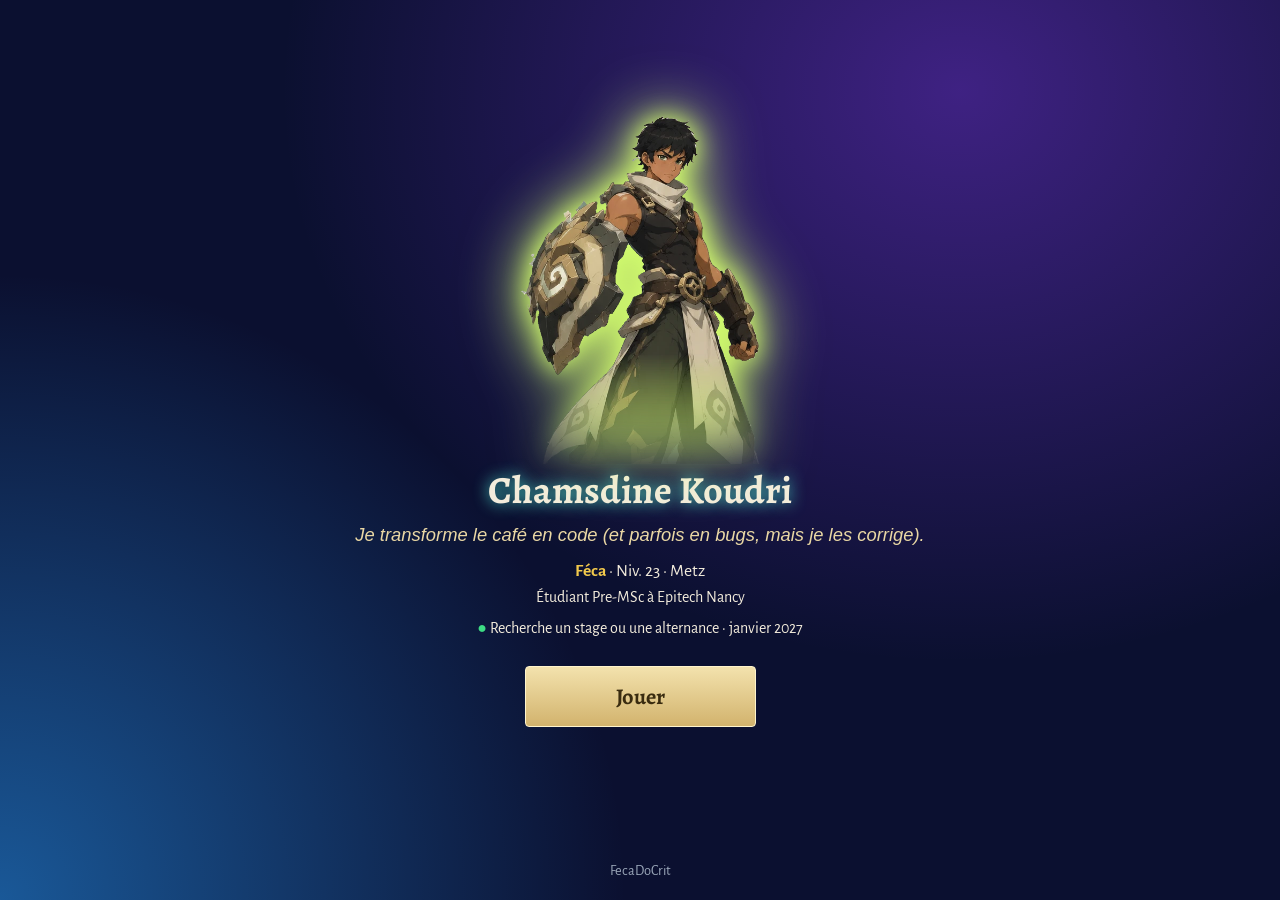
==== commit 26b6218f: "feat: accroche, CV téléchargeable et README Ajoute une phrase d'accroche sur l'écran titre, un lien " ====
--- a/index.html
+++ b/index.html
@@ -13,6 +13,7 @@
   <main class="accueil">
     <img src="assets/img/esprit.png" alt="Mon personnage Féca" class="accueil-image">
     <h1>Chamsdine Koudri</h1>
+    <p class="accroche">Je transforme le café en code (et parfois en bugs, mais je les corrige).</p>
     <p class="classe"><span>Féca</span> · Niv. 23 · Metz</p>
     <p>Étudiant Pre-MSc à Epitech Nancy</p>
     <p class="statut">Recherche un stage ou une alternance · janvier 2027</p>
--- a/css/style.css
+++ b/css/style.css
@@ -171,6 +171,13 @@
 .classe span {
   color: #f2c94c;
   font-weight: 700;
+}
+
+.accroche {
+  margin: 8px 0;
+  font-size: 1.15rem;
+  font-style: italic;
+  color: var(--or);
 }
 
 .statut {
